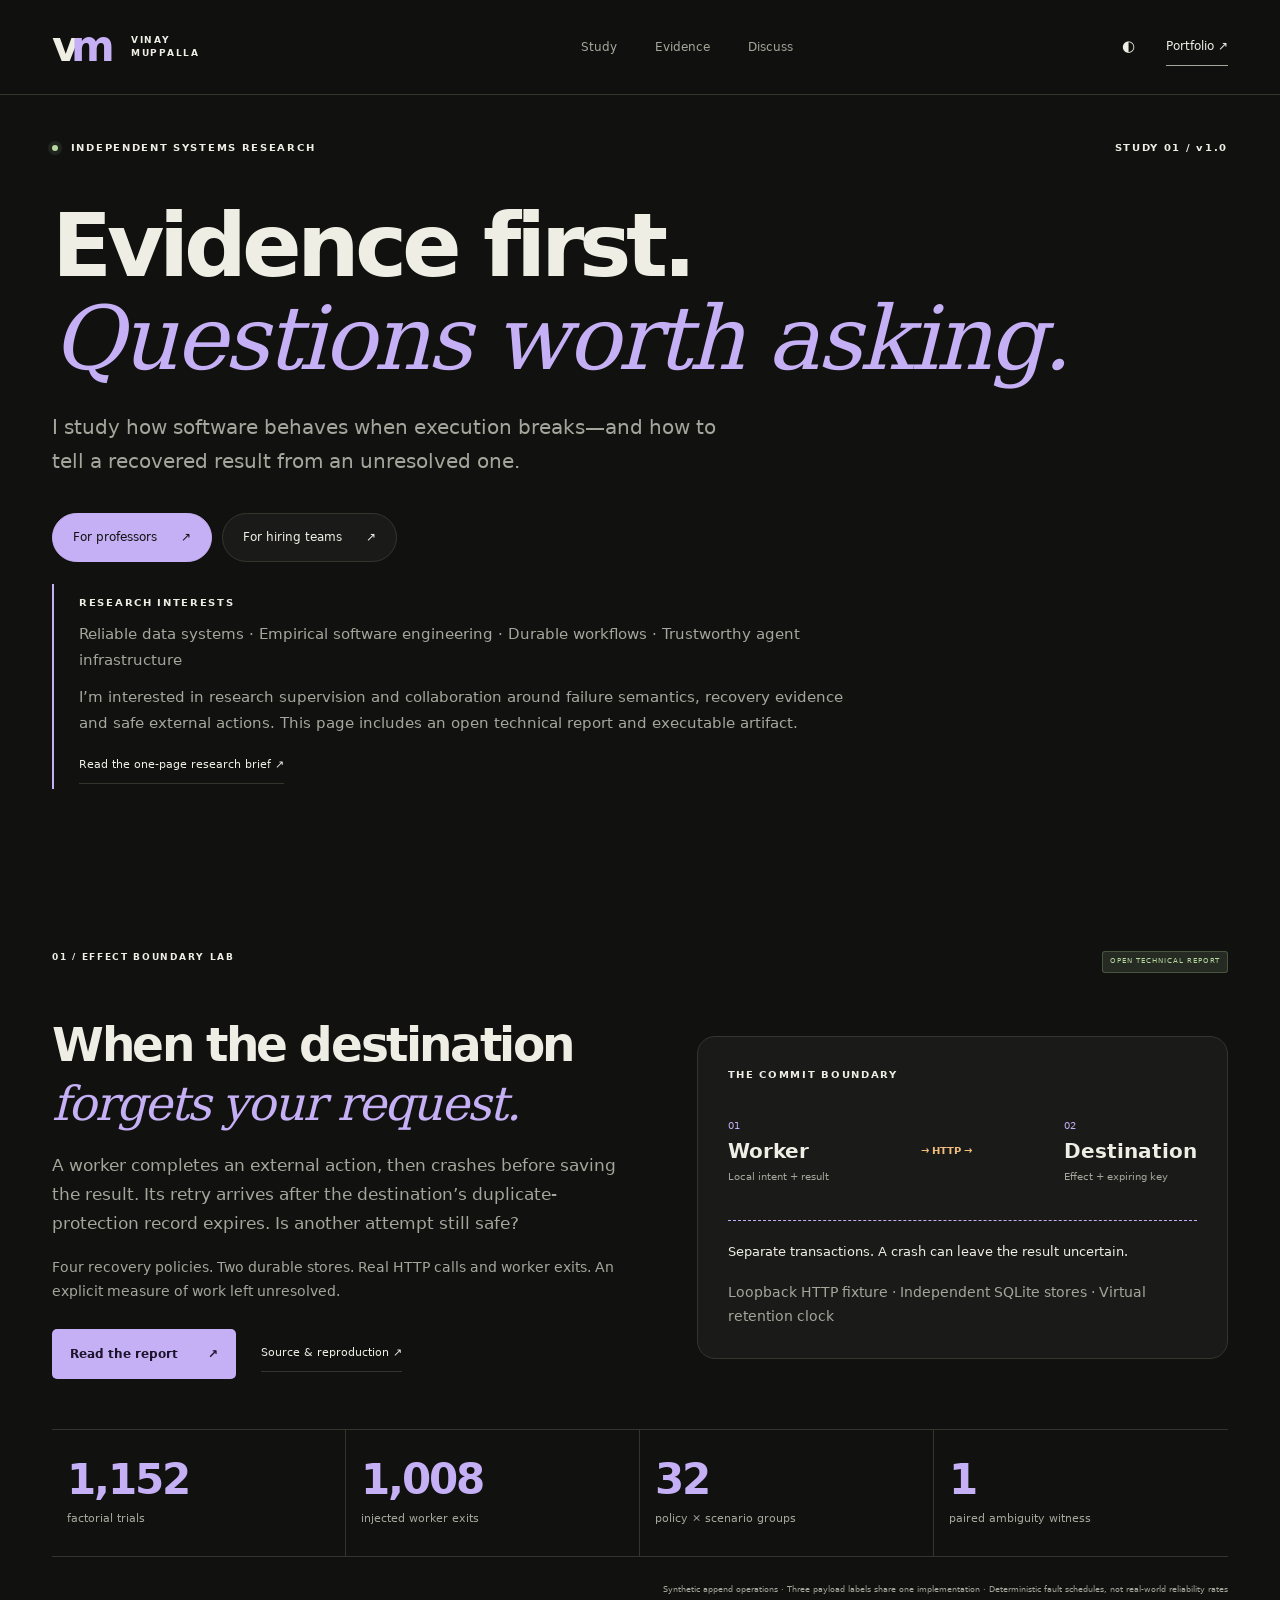
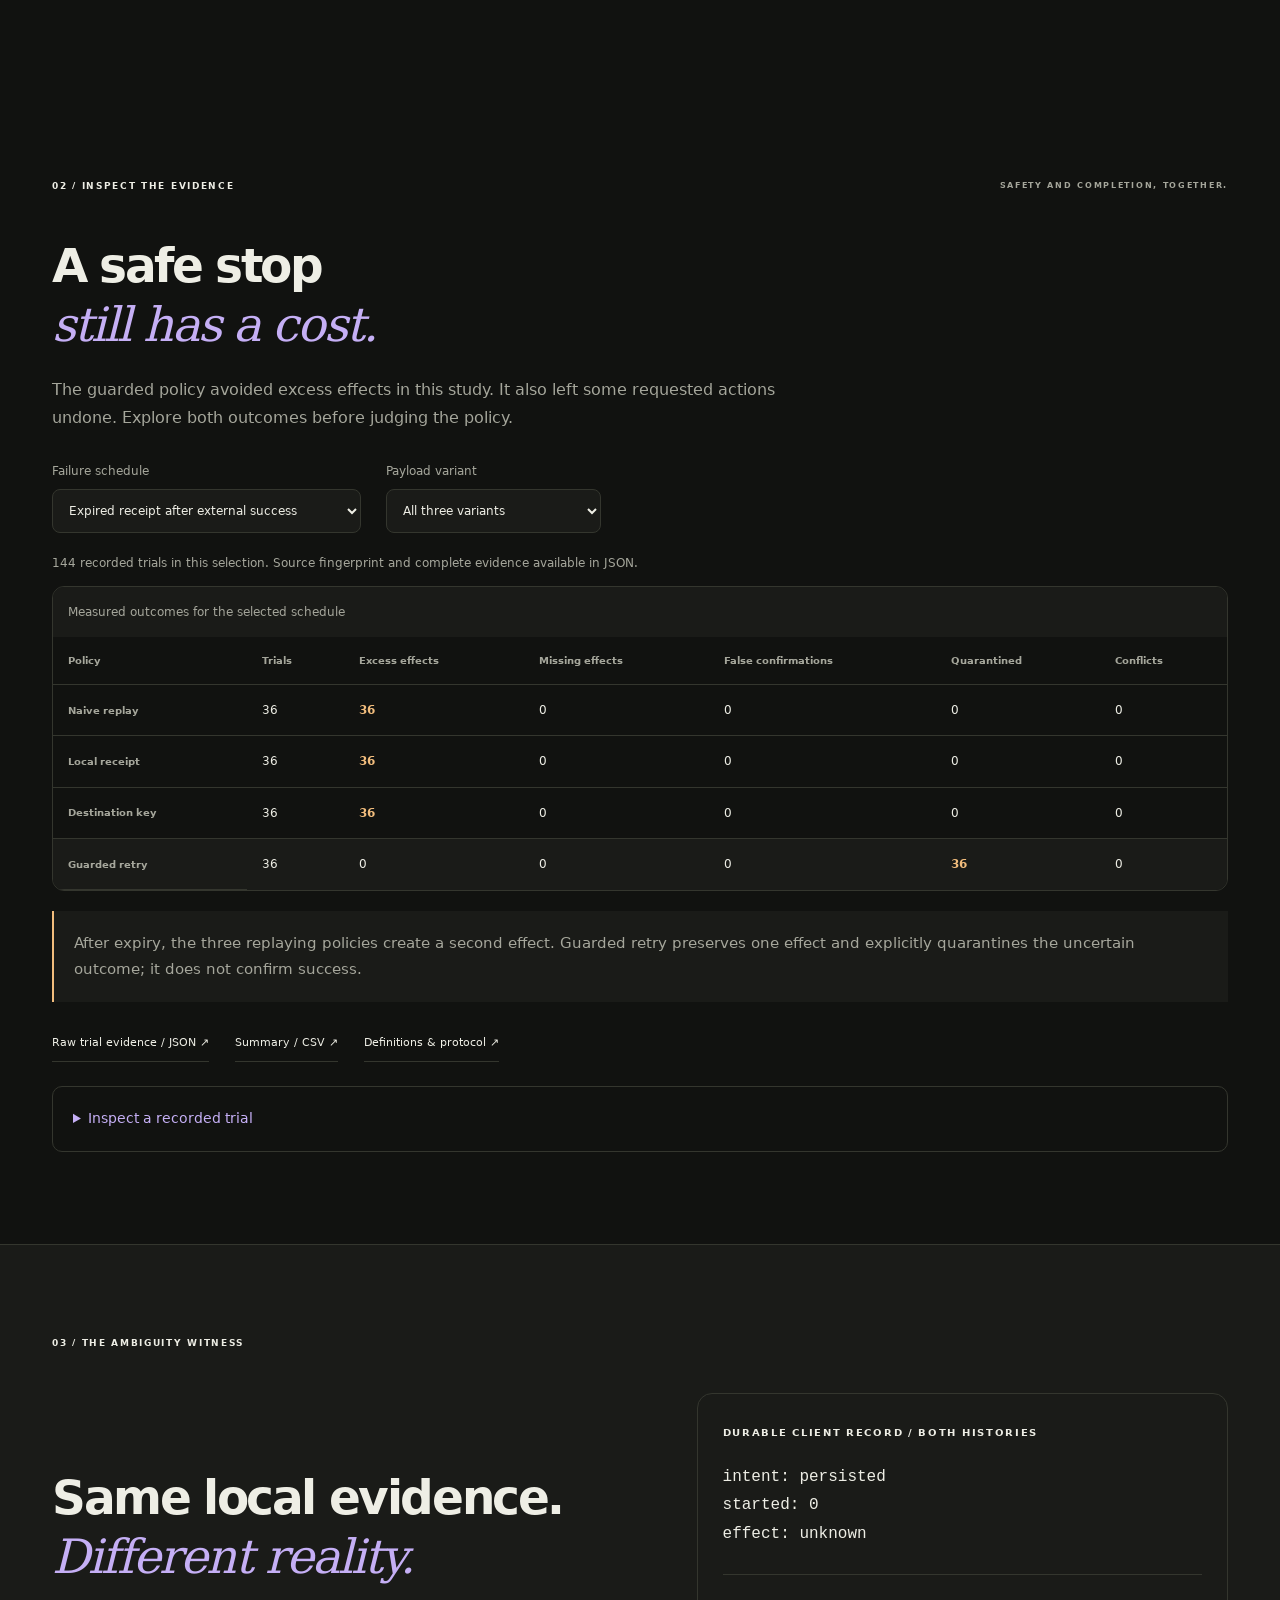
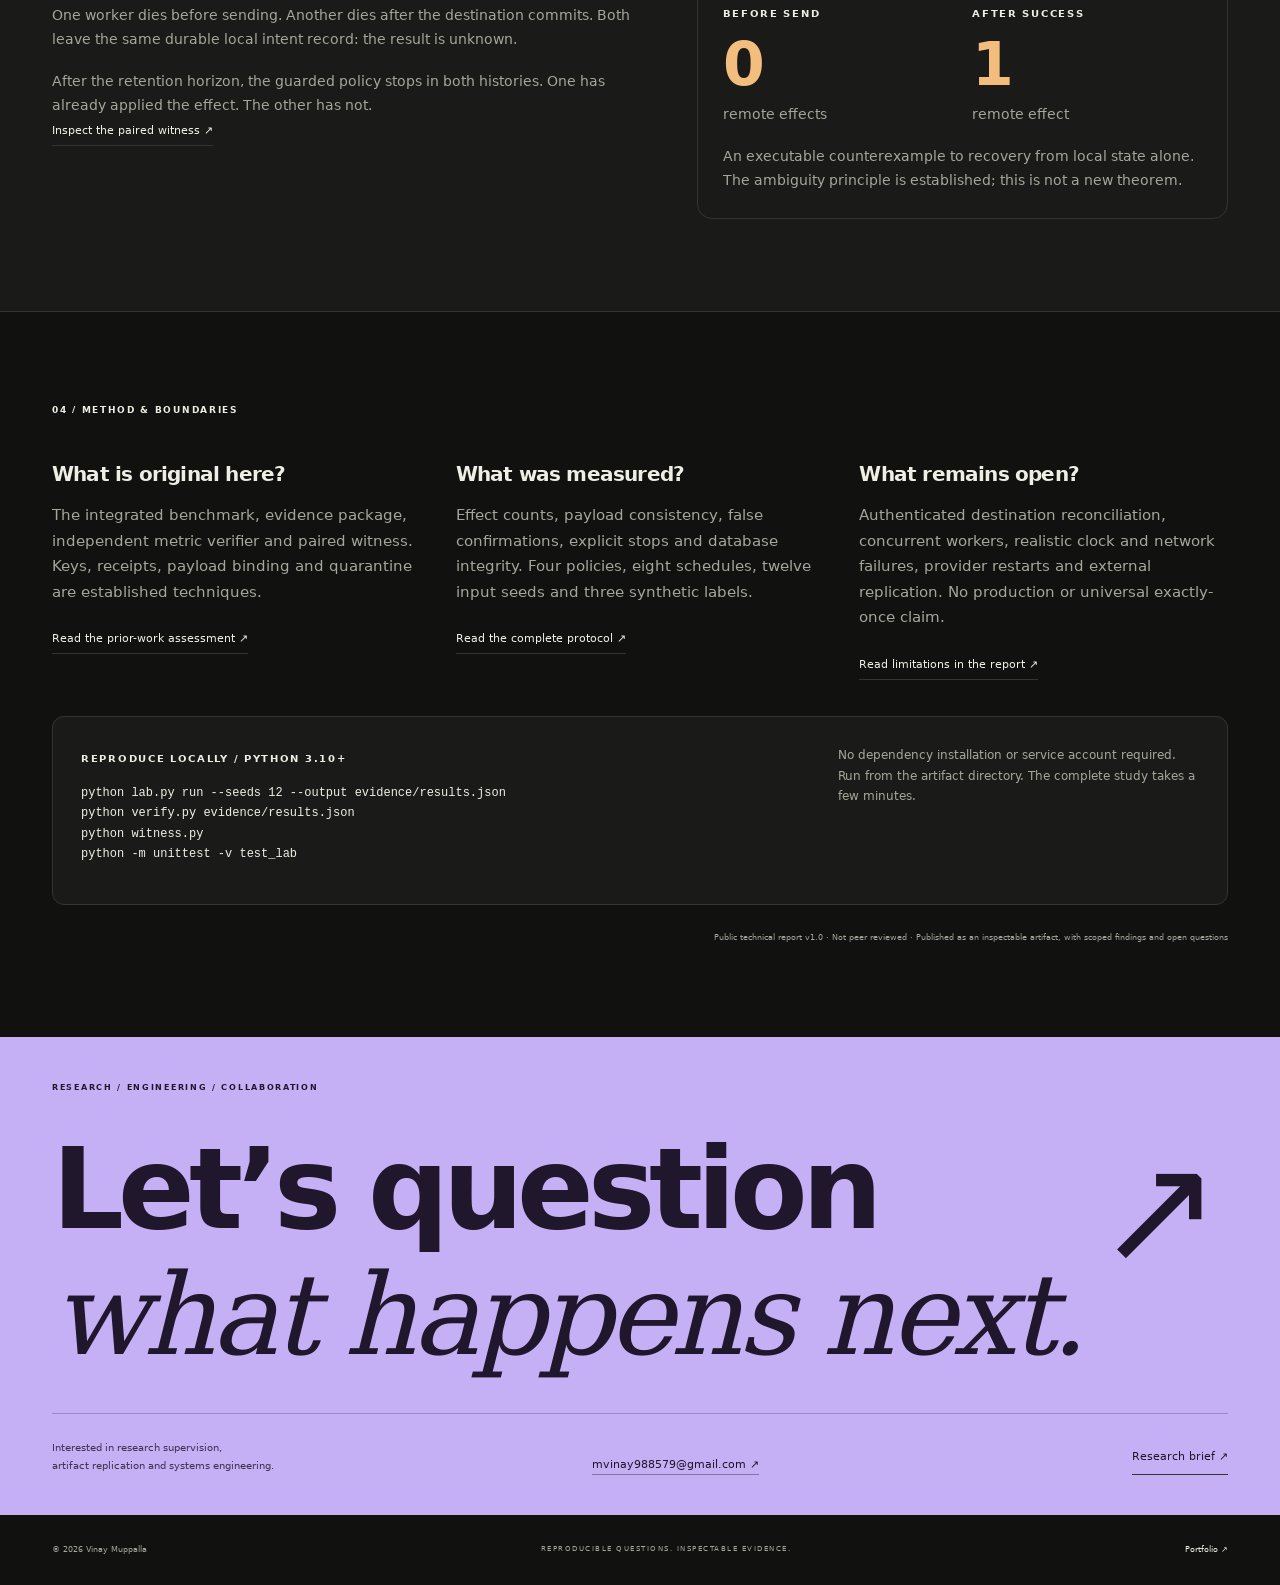
==== research/index.html @ e2358e27 "Add professor and hiring research views with reproducible Effect Boundary Lab" ====
<!doctype html>
<html lang="en" data-theme="dark"><head><meta charset="utf-8"><meta name="viewport" content="width=device-width,initial-scale=1"><meta name="theme-color" content="#111210"><meta name="description" content="Vinay Muppalla's independent systems research: reproducible failure experiments, evidence, technical report and research interests."><title>Research / Vinay Muppalla</title><link rel="stylesheet" href="../style.css"><link rel="stylesheet" href="research.css"><link rel="icon" href="../favicon.svg" type="image/svg+xml"></head>
<body><a class="skip" href="#main">Skip to content</a><div class="reading-progress" aria-hidden="true"></div><header class="site-header"><nav class="nav shell" aria-label="Main"><a href="../" class="wordmark"><span class="brand-mark">v<span>m</span></span><span class="wordmark-name">VINAY<br>MUPPALLA</span></a><div class="nav-links"><a href="#study">Study</a><a href="#evidence">Evidence</a><a href="#discussion">Discuss</a></div><div class="nav-actions"><button class="theme-toggle" id="theme-toggle" aria-label="Switch to light theme" title="Switch theme">◐</button><a class="nav-resume" href="../">Portfolio ↗</a></div></nav></header>
<main id="main"><section class="shell research-hero"><div class="hero-top"><span class="micro"><i class="status-dot"></i> INDEPENDENT SYSTEMS RESEARCH</span><span class="micro">STUDY 01 / v1.0</span></div><h1>Evidence first.<br><em>Questions worth asking.</em></h1><p class="research-lead">I study how software behaves when execution breaks—and how to tell a recovered result from an unresolved one.</p><div class="audience-switch" role="group" aria-label="Choose your reading perspective"><button id="professor-button" aria-pressed="true" aria-controls="professor-view">For professors <span>↗</span></button><button id="hiring-button" aria-pressed="false" aria-controls="hiring-view">For hiring teams <span>↗</span></button></div><div id="professor-view" class="audience-panel"><span class="micro">RESEARCH INTERESTS</span><p>Reliable data systems · Empirical software engineering · Durable workflows · Trustworthy agent infrastructure</p><p>I’m interested in research supervision and collaboration around failure semantics, recovery evidence and safe external actions. This page includes an open technical report and executable artifact.</p><a class="text-link" href="research-brief.pdf">Read the one-page research brief ↗</a></div><div id="hiring-view" class="audience-panel" hidden><span class="micro">ENGINEERING EVIDENCE</span><p>Python · SQL transactions · HTTP contracts · Process fault injection · Concurrency tests · Reproducible evaluation</p><p>Inspect the trade-offs, source and raw evidence. The work is relevant to backend engineering, data platforms, test engineering and workflow infrastructure.</p><a class="text-link" href="../Vinay_Muppalla_Resume.pdf">Read my resume ↗</a></div></section>
<section id="study" class="section shell"><div class="section-label"><span class="micro">01 / EFFECT BOUNDARY LAB</span><span class="tiny-badge">OPEN TECHNICAL REPORT</span></div><div class="study-grid"><div><h2>When the destination<br><em>forgets your request.</em></h2><p class="study-description">A worker completes an external action, then crashes before saving the result. Its retry arrives after the destination’s duplicate-protection record expires. Is another attempt still safe?</p><p>Four recovery policies. Two durable stores. Real HTTP calls and worker exits. An explicit measure of work left unresolved.</p><div class="feature-links"><a class="button primary" href="paper.pdf">Read the report <span>↗</span></a><a class="text-link" href="https://github.com/vinaychowdary9946-blip/resilient-job-queue/tree/main/research/effect-boundary-lab">Source & reproduction ↗</a></div></div><div class="boundary-card"><div class="micro">THE COMMIT BOUNDARY</div><div class="boundary-row"><div><span>01</span><strong>Worker</strong><small>Local intent + result</small></div><b>→ HTTP →</b><div><span>02</span><strong>Destination</strong><small>Effect + expiring key</small></div></div><div class="boundary-gap">Separate transactions. A crash can leave the result uncertain.</div><p class="small">Loopback HTTP fixture · Independent SQLite stores · Virtual retention clock</p></div></div><div class="research-metrics"><div><strong id="trial-count">1,152</strong><span>factorial trials</span></div><div><strong>1,008</strong><span>injected worker exits</span></div><div><strong>32</strong><span>policy × scenario groups</span></div><div><strong>1</strong><span>paired ambiguity witness</span></div></div><p class="scope-note">Synthetic append operations · Three payload labels share one implementation · Deterministic fault schedules, not real-world reliability rates</p></section>
<section class="section shell" id="evidence"><div class="section-label"><span class="micro">02 / INSPECT THE EVIDENCE</span><span class="micro muted">SAFETY AND COMPLETION, TOGETHER.</span></div><h2>A safe stop<br><em>still has a cost.</em></h2><p class="research-intro">The guarded policy avoided excess effects in this study. It also left some requested actions undone. Explore both outcomes before judging the policy.</p><div class="evidence-controls"><label for="scenario">Failure schedule<select id="scenario"><option value="expired_after_effect">Expired receipt after external success</option><option value="expiry_before_send">Expired intent before any external action</option><option value="after_effect">Crash after external success, within horizon</option><option value="before_receipt_commit">Crash before local receipt commit</option><option value="after_receipt">Crash after local receipt commit</option><option value="changed_retry">Changed payload under reused identity</option><option value="before_send">Crash before HTTP dispatch</option><option value="clean">No-crash duplicate invocation</option></select></label><label for="workload">Payload variant<select id="workload"><option value="all">All three variants</option><option value="payment">Payment-labelled append</option><option value="stock">Stock-labelled append</option><option value="notification">Notification-labelled append</option></select></label></div><p id="data-status" role="status" aria-live="polite">Loading recorded evidence…</p><div class="table-scroll"><table><caption>Measured outcomes for the selected schedule</caption><thead><tr><th scope="col">Policy</th><th scope="col">Trials</th><th scope="col">Excess effects</th><th scope="col">Missing effects</th><th scope="col">False confirmations</th><th scope="col">Quarantined</th><th scope="col">Conflicts</th></tr></thead><tbody id="outcomes"></tbody></table></div><p id="interpretation" class="finding" aria-live="polite"></p><div class="evidence-foot"><a class="text-link" href="results.json" download>Raw trial evidence / JSON ↗</a><a class="text-link" href="results.csv" download>Summary / CSV ↗</a><a class="text-link" href="PROTOCOL.md">Definitions & protocol ↗</a></div><details class="trial-details"><summary>Inspect a recorded trial</summary><label for="trial-policy">Policy<select id="trial-policy"><option value="guarded">Guarded retry</option><option value="keyed">Destination key</option><option value="local_receipt">Local receipt</option><option value="naive">Naive replay</option></select></label><pre id="trial-record"></pre><p class="small">Shows the first matching seeded trial. This is recorded Python evidence; changing a selection does not run Python in your browser.</p></details><noscript><p>JavaScript is optional for the report. Download the JSON/CSV above or read the PDF for all results.</p></noscript></section>
<section class="witness-section"><div class="shell section"><div class="section-label"><span class="micro">03 / THE AMBIGUITY WITNESS</span></div><div class="study-grid"><div><h2>Same local evidence.<br><em>Different reality.</em></h2><p>One worker dies before sending. Another dies after the destination commits. Both leave the same durable local intent record: the result is unknown.</p><p>After the retention horizon, the guarded policy stops in both histories. One has already applied the effect. The other has not.</p><a class="text-link" href="ambiguity-witness.json">Inspect the paired witness ↗</a></div><div class="witness-visual"><div class="witness-state"><span class="micro">DURABLE CLIENT RECORD / BOTH HISTORIES</span><code>intent: persisted<br>started: 0<br>effect: unknown</code></div><div class="witness-branches"><div><span class="micro">BEFORE SEND</span><strong>0</strong><p>remote effects</p></div><div><span class="micro">AFTER SUCCESS</span><strong>1</strong><p>remote effect</p></div></div><p class="small">An executable counterexample to recovery from local state alone. The ambiguity principle is established; this is not a new theorem.</p></div></div></div></section>
<section class="section shell" id="method"><div class="section-label"><span class="micro">04 / METHOD & BOUNDARIES</span></div><div class="method-grid"><article><h3>What is original here?</h3><p>The integrated benchmark, evidence package, independent metric verifier and paired witness. Keys, receipts, payload binding and quarantine are established techniques.</p><a class="text-link" href="RELATED_WORK.md">Read the prior-work assessment ↗</a></article><article><h3>What was measured?</h3><p>Effect counts, payload consistency, false confirmations, explicit stops and database integrity. Four policies, eight schedules, twelve input seeds and three synthetic labels.</p><a class="text-link" href="PROTOCOL.md">Read the complete protocol ↗</a></article><article><h3>What remains open?</h3><p>Authenticated destination reconciliation, concurrent workers, realistic clock and network failures, provider restarts and external replication. No production or universal exactly-once claim.</p><a class="text-link" href="paper.pdf">Read limitations in the report ↗</a></article></div><div class="reproduce-box"><div><span class="micro">REPRODUCE LOCALLY / PYTHON 3.10+</span><pre>python lab.py run --seeds 12 --output evidence/results.json
python verify.py evidence/results.json
python witness.py
python -m unittest -v test_lab</pre></div><p>No dependency installation or service account required. Run from the artifact directory. The complete study takes a few minutes.</p></div><p class="scope-note">Public technical report v1.0 · Not peer reviewed · Published as an inspectable artifact, with scoped findings and open questions</p></section>
<section class="contact-section" id="discussion"><div class="shell"><div class="contact-top"><span class="micro">RESEARCH / ENGINEERING / COLLABORATION</span></div><a class="contact-heading" href="mailto:mvinay988579@gmail.com?subject=Research%20discussion%20%E2%80%94%20Effect%20Boundary%20Lab">Let’s question<br><em>what happens next.</em><span>↗</span></a><div class="contact-bottom"><p>Interested in research supervision,<br>artifact replication and systems engineering.</p><a class="email-link" href="mailto:mvinay988579@gmail.com">mvinay988579@gmail.com ↗</a><a href="research-brief.pdf" class="text-link">Research brief ↗</a></div></div></section><footer class="shell"><span>© 2026 Vinay Muppalla</span><span>REPRODUCIBLE QUESTIONS. INSPECTABLE EVIDENCE.</span><a href="../">Portfolio ↗</a></footer></main><script src="../app.js" defer></script><script src="research.js" defer></script></body></html>
---- style.css ----
@font-face{font-family:Studio;src:url('assets/fonts/studio-sans.woff') format('woff');font-weight:400;font-display:swap}@font-face{font-family:Studio;src:url('assets/fonts/studio-sans-bold.woff') format('woff');font-weight:700;font-display:swap}@font-face{font-family:Editorial;src:url('assets/fonts/editorial-serif.woff') format('woff');font-weight:400;font-display:swap}
:root{color-scheme:dark;--bg:#111210;--surface:#1a1b18;--raised:#22231f;--ink:#eeeee5;--muted:#a5a69b;--line:#34362e;--accent:#c5aff5;--amber:#f2bd7d;--green:#b8d8a0;--header:rgba(17,18,16,.9);--shadow:rgba(0,0,0,.25)}
:root[data-theme=light]{color-scheme:light;--bg:#f3f1e9;--surface:#eae7de;--raised:#ffffff;--ink:#22251e;--muted:#64685d;--line:#d3d2c6;--accent:#674498;--amber:#935515;--green:#426a28;--header:rgba(243,241,233,.9);--shadow:rgba(38,41,30,.08)}
*{box-sizing:border-box}html{scroll-behavior:smooth;scroll-padding-top:104px}body{margin:0;background:var(--bg);color:var(--ink);font:15px/1.7 Studio,Arial,sans-serif;-webkit-font-smoothing:antialiased;transition:background-color .35s,color .35s}::selection{color:#111210;background:#c5aff5}a{color:inherit;text-decoration:none}button{font:inherit}button,a{-webkit-tap-highlight-color:transparent}button{cursor:pointer}svg{display:block}p,h1,h2,h3{margin:0}p{color:var(--muted)}:focus-visible{outline:2px solid var(--accent);outline-offset:6px}.shell{width:min(1240px,calc(100% - 104px));margin-inline:auto}.micro{font:10px/1.5 Studio,sans-serif;letter-spacing:1.7px;font-weight:700}.muted{color:var(--muted)}.small{font-size:11px}.skip{position:fixed;top:-80px;left:20px;z-index:100;background:var(--accent);color:var(--bg);padding:10px}.skip:focus{top:10px}.reading-progress{position:fixed;inset:0 auto auto 0;width:0;height:2px;background:var(--accent);z-index:60;pointer-events:none}.site-header{position:sticky;top:0;z-index:50;background:var(--header);backdrop-filter:blur(20px);border-bottom:1px solid var(--line)}.nav{height:94px;display:flex;align-items:center;justify-content:space-between}.wordmark{display:flex;align-items:center;gap:17px}.brand-mark{font-size:42px;line-height:1;font-weight:700;letter-spacing:-8px;display:inline-block;padding-right:7px}.brand-mark span{color:var(--accent)}.wordmark-name{font-size:9px;line-height:1.5;letter-spacing:1.7px;font-weight:700}.nav-links{display:flex;gap:38px;margin-left:60px}.nav-links a{font-size:12px;position:relative;color:var(--muted);transition:color .2s}.nav-links a:after{content:'';position:absolute;bottom:-6px;left:0;width:0;height:1px;background:var(--accent);transition:width .25s}.nav-links a:hover,.nav-links a.active{color:var(--ink)}.nav-links a:hover:after,.nav-links a.active:after{width:100%}.nav-links a span{font-size:8px;margin-left:5px;color:var(--accent);vertical-align:super}.nav-actions{display:flex;gap:23px;align-items:center}.theme-toggle{border:0;background:none;color:var(--ink);padding:8px;border-radius:50%;transition:transform .35s,background .2s}.theme-toggle:hover{transform:rotate(35deg);background:var(--raised)}.theme-toggle svg{width:18px;height:18px;fill:none;stroke:currentColor;stroke-width:1.3}.nav-resume{font-size:12px;padding:8px 0;border-bottom:1px solid var(--muted)}.nav-resume span{margin-left:19px;color:var(--accent)}.hero{padding-top:39px}.hero-top{display:flex;justify-content:space-between;align-items:center}.status-dot{width:6px;height:6px;border-radius:50%;background:var(--green);display:inline-block;margin-right:8px;box-shadow:0 0 0 4px color-mix(in srgb,var(--green) 9%,transparent)}.hero-index{color:var(--muted)}.hero-layout{display:grid;grid-template-columns:1.15fr 1fr;gap:15px;align-items:center;padding:45px 0 48px}.hero-copy{position:relative;z-index:2}h1{font-size:clamp(52px,6.5vw,92px);font-weight:700;line-height:1.09;letter-spacing:-6px}h1 em,h2 em,.contact-heading em{font-family:Editorial,Georgia,serif;font-style:italic;font-weight:400;letter-spacing:-4px;color:var(--accent)}.headline-dot{font-size:36px;color:var(--amber);display:inline-block;vertical-align:top;line-height:2;margin-left:15px;animation:slow-spin 22s linear infinite}.hero-description{font-size:16px;line-height:1.9;max-width:465px;margin-top:28px}.hero-cta{display:flex;align-items:center;gap:28px;margin-top:30px}.button{display:inline-flex;align-items:center;justify-content:space-between;gap:30px;font-size:12px;font-weight:700;padding:15px 18px;border-radius:5px;transition:background .25s,transform .25s,box-shadow .25s}.button.primary{background:var(--accent);color:#1c142a}.button.primary:hover{background:#d6c5fa;transform:translateY(-3px);box-shadow:0 8px 30px var(--shadow)}.button-icon{font-size:21px;line-height:1;transition:transform .25s}.button:hover .button-icon{transform:translate(3px,-3px)}.text-link{font-size:11px;padding:8px 0;border-bottom:1px solid var(--line);transition:border-color .2s}.text-link:hover{border-color:var(--accent)}.text-link span{padding-left:7px;color:var(--accent)}.system-art{position:relative;min-width:0;border:1px solid var(--line);border-radius:50% 50% 10px 10px;background:radial-gradient(ellipse at center,color-mix(in srgb,var(--accent) 5%,var(--bg)),var(--bg) 75%);margin:20px 10px 0 30px;isolation:isolate}.art-caption{display:flex;justify-content:space-between;position:absolute;top:35px;left:30px;right:30px;font-size:8px;color:var(--muted)}.art-status{color:var(--green)}.art-status i{display:inline-block;width:4px;height:4px;background:currentColor;border-radius:50%;margin-right:5px}.orbit-art{width:100%;height:auto;padding:30px 8px 15px;overflow:visible}.orbit-lines{stroke:var(--line);stroke-width:1}.orbit-ring{transform-origin:240px 210px;animation:slow-spin 65s linear infinite;opacity:.5}.core-outline{fill:var(--surface);stroke:var(--accent);stroke-width:.8}.core-inner{fill:color-mix(in srgb,var(--accent) 10%,var(--surface));stroke:var(--accent);stroke-opacity:.3}.core-symbol{fill:none;stroke:var(--accent);stroke-width:2.5;stroke-linecap:round;stroke-linejoin:round}.nodes{fill:var(--amber)}.nodes circle{animation:node-pulse 4s ease-in-out infinite}.nodes circle:nth-child(2){animation-delay:1s}.nodes circle:nth-child(3){animation-delay:2s}.art-labels{font:8px Studio,sans-serif;letter-spacing:2px;fill:var(--muted)}.art-bottom{display:flex;justify-content:space-between;align-items:center;border-top:1px solid var(--line);padding:17px 27px}.art-bottom .micro{font-size:8px;color:var(--muted)}.art-bottom a{color:var(--accent);font-size:25px;line-height:1}.floating-label{position:absolute;bottom:96px;right:-26px;display:flex;align-items:center;gap:12px;background:var(--raised);border:1px solid var(--line);box-shadow:0 8px 35px var(--shadow);border-radius:6px;padding:12px 18px;transform:rotate(-7deg);font-size:11px}.mini-spark{font-size:22px;line-height:1;color:var(--accent)}.hero-bottom{display:flex;align-items:center;justify-content:space-between;padding:20px 0 29px;border-top:1px solid var(--line)}.hero-bottom .micro{font-size:8px;color:var(--muted)}.hero-bottom p{font-size:11px;color:var(--ink);margin-top:6px}.hero-bottom p span{color:var(--accent);padding-inline:5px}.scroll-note{display:flex;align-items:center;gap:25px}.scroll-note span{font-size:22px;animation:nudge 2s ease-in-out infinite}.skill-ribbon{background:var(--surface);border-block:1px solid var(--line)}.ribbon-inner{display:flex;align-items:center;justify-content:space-between;gap:22px;padding-block:24px;font-size:10px;font-weight:700;letter-spacing:1.5px}.ribbon-inner i{font-size:19px;font-style:normal;color:var(--accent)}.section{padding-block:92px}.section-label{display:flex;justify-content:space-between;margin-bottom:43px}.section-label .micro{font-size:9px}.section-label .muted{font-size:8px}h2{font-size:clamp(34px,3.7vw,49px);line-height:1.24;letter-spacing:-2.4px;font-weight:700}h2 em{letter-spacing:-2px}.feature-grid{display:grid;grid-template-columns:1fr .9fr;gap:80px;align-items:center}.pill{display:inline-flex;align-items:center;gap:9px;border:1px solid var(--line);border-radius:30px;padding:6px 12px;font-size:8px;letter-spacing:1.2px;font-weight:700;color:var(--amber)}.pill i{width:5px;height:5px;background:currentColor;border-radius:50%}.feature-copy h2{margin-top:21px}.feature-copy>p{margin-top:22px;max-width:520px;font-size:13px;line-height:1.95}.feature-links{display:flex;flex-wrap:wrap;align-items:center;gap:25px;margin-top:25px}.experiment-card{background:var(--surface);border:1px solid var(--line);padding:26px;border-radius:11px;transform:rotate(1deg);box-shadow:0 15px 50px var(--shadow);transition:transform .4s}.experiment-card:hover{transform:rotate(0) translateY(-4px)}.experiment-heading{display:flex;justify-content:space-between;align-items:center;border-bottom:1px solid var(--line);padding-bottom:15px}.experiment-heading .micro{font-size:8px}.tiny-badge{font-size:7px;letter-spacing:1px;background:color-mix(in srgb,var(--green) 12%,transparent);color:var(--green);border:1px solid color-mix(in srgb,var(--green) 25%,transparent);border-radius:3px;padding:4px 7px}.experiment-metric{display:flex;gap:22px;align-items:center;padding:24px 0}.experiment-metric strong{font-size:76px;line-height:1;letter-spacing:-5px;color:var(--accent)}.experiment-metric strong span{font-size:24px;vertical-align:top;line-height:1.3;padding-left:4px;color:var(--amber)}.experiment-metric p{font-size:9px;line-height:1.8}.comparison{padding-bottom:24px}.comparison-label{display:flex;justify-content:space-between;gap:15px;font-size:8px;color:var(--muted);margin-bottom:18px}.comparison-label span:last-child{font-size:6px;letter-spacing:1px}.compare-row{display:grid;grid-template-columns:85px 1fr 18px;align-items:center;gap:12px;margin-top:15px;font-size:9px}.compare-track{height:8px;border-radius:4px;background:var(--raised);overflow:hidden}.compare-fill{height:100%;border-radius:4px}.compare-fill.unsafe{width:100%;background:var(--amber)}.compare-fill.safe{width:3px;background:var(--green)}.compare-row b{font-size:11px}.experiment-foot{display:flex;justify-content:space-between;align-items:center;font-size:8px;border-top:1px solid var(--line);padding-top:16px;color:var(--muted)}.experiment-foot .status-dot{width:4px;height:4px}.scope-note{font-size:8px;margin-top:26px;text-align:right;color:var(--muted)}#work{border-top:1px solid var(--line)}.section-heading{display:flex;justify-content:space-between;align-items:end;margin-bottom:38px;gap:20px}.section-heading>p{font-size:11px;line-height:1.8;max-width:270px}.project-grid{display:grid;grid-template-columns:repeat(3,minmax(0,1fr));gap:19px}.project-card{border:1px solid var(--line);border-radius:9px;overflow:hidden;background:var(--surface);transition:transform .35s,border-color .35s,box-shadow .35s;display:flex;flex-direction:column}.project-card:hover{transform:translateY(-8px);border-color:color-mix(in srgb,var(--accent) 60%,var(--line));box-shadow:0 15px 35px var(--shadow)}.project-visual{height:265px;display:block;position:relative;padding:20px;border-bottom:1px solid var(--line);overflow:hidden}.queue-card .project-visual{background:#242031;color:#e7def8}.planner-card .project-visual{background:#2d2b22;color:#e9debf}.ledger-card .project-visual{background:#1d2b28;color:#d6e6de}.project-visual-top{display:flex;justify-content:space-between;align-items:center;font-size:7px;color:inherit;opacity:.8}.visual-arrow{display:grid;place-items:center;width:23px;height:23px;border:1px solid #ffffff35;border-radius:50%;font-size:16px;transition:transform .3s,background .3s}.project-visual:hover .visual-arrow{transform:rotate(45deg);background:#ffffff18}.visual-caption{position:absolute;bottom:17px;left:20px;font-size:6px;opacity:.65}.queue-graphic{padding:30px 8px 0;transform:rotate(-5deg);transition:transform .4s}.project-card:hover .queue-graphic{transform:rotate(0)}.queue-line{display:flex;justify-content:space-between;align-items:center;border:1px solid #ffffff21;border-radius:4px;padding:10px 12px;margin-bottom:7px;background:#ffffff04;font:8px/1.5 monospace}.state-done{color:#b8d8a0;font-size:6px;letter-spacing:.7px}.state-retry{color:#f2bd7d;font-size:6px;letter-spacing:.7px}.state-retry i{font-size:12px;font-style:normal}.queue-route{height:12px;display:flex;justify-content:space-between;align-items:center;border-bottom:1px dashed #c5aff53f;margin-inline:14px}.queue-route span{width:4px;height:4px;background:#c5aff5;transform:translateY(6px);border-radius:50%}.planner-graphic{width:185px;margin:19px auto 0;font:7px monospace;letter-spacing:1px}.plan-node{margin:auto;width:92px;border:1px solid #f2bd7d80;padding:8px;text-align:center;border-radius:4px;background:#ffffff05}.plan-branches{display:flex;justify-content:space-around;height:25px;width:100px;margin:auto;border-top:1px solid #f2bd7d75;transform:translateY(13px)}.plan-branches span{height:12px;border-left:1px solid #f2bd7d75;transform:translateY(-1px)}.parallel-nodes{display:flex;justify-content:space-between;margin-top:0}.parallel-nodes span{padding:7px 0;width:74px;border:1px solid #f2bd7d75;text-align:center;border-radius:4px}.plan-branches.reverse{transform:none;border-top:0;border-bottom:1px solid #f2bd7d75;margin-top:0;height:14px}.plan-branches.reverse span{transform:none;height:14px}.release-node{margin-top:0;background:#f2bd7d;color:#30271c}.release-node b{margin-left:10px}.ledger-graphic{padding:28px 5px 0;font:7px/1.5 monospace}.ledger-entry{display:grid;grid-template-columns:20px 1fr auto;gap:7px;padding:14px 5px;border-bottom:1px solid #b8d8a031}.ledger-entry>span:first-child{color:#b8d8a077}.ledger-entry b{font-size:11px;color:#b8d8a0}.ledger-entry:nth-child(2) b{color:#f2bd7d}.ledger-total{display:flex;align-items:center;justify-content:space-between;padding:17px 5px}.ledger-total>span{font-size:7px;color:#d6e6de88;letter-spacing:1px}.ledger-total strong{font-family:Studio;font-size:31px;color:#b8d8a0;line-height:1}.ledger-total strong span{font-size:9px;color:#d6e6de88;font-weight:400}.project-body{padding:24px;display:flex;flex-direction:column;flex:1}.tags{display:flex;gap:8px;flex-wrap:wrap;margin-bottom:13px}.tags span{font-size:6px;letter-spacing:.8px;color:var(--muted);border:1px solid var(--line);border-radius:3px;padding:3px 5px}h3{font-size:19px;letter-spacing:-.8px;line-height:1.4}.project-body>p{font-size:11px;line-height:1.9;margin-top:14px;margin-bottom:24px}.project-links{border-top:1px solid var(--line);padding-top:15px;margin-top:auto;display:flex;justify-content:space-between;gap:9px;font-size:9px}.project-links a{transition:color .2s}.project-links a:hover{color:var(--accent)}.project-links span{margin-left:7px;color:var(--accent)}.work-note{display:flex;justify-content:space-between;gap:40px;margin-top:28px}.work-note .micro{font-size:8px;color:var(--accent);flex-shrink:0}.work-note p{max-width:530px;font-size:9px;line-height:1.7}.about-section{background:var(--surface);border-block:1px solid var(--line)}.about-grid{display:grid;grid-template-columns:1fr 1fr;gap:90px}.about-monogram{display:flex;position:relative;margin-top:26px;font-size:210px;letter-spacing:-39px;line-height:1.1;font-weight:700;color:color-mix(in srgb,var(--accent) 10%,var(--surface));-webkit-text-stroke:1px color-mix(in srgb,var(--accent) 28%,var(--line));width:280px;user-select:none}.about-monogram span:nth-child(2){color:color-mix(in srgb,var(--accent) 23%,var(--surface))}.about-monogram i{font-style:normal;font-size:56px;letter-spacing:0;position:absolute;right:0;top:50px;color:var(--amber);-webkit-text-stroke:0}.about-copy .about-intro{font-size:19px;line-height:1.7;color:var(--ink);letter-spacing:-.5px;margin-bottom:20px}.about-copy>p{font-size:12px;margin-bottom:19px}.about-copy>.text-link{display:inline-block;margin:1px 0 25px}.capability-list>div{display:grid;grid-template-columns:70px 1fr;gap:20px;border-top:1px solid var(--line);padding:14px 0}.capability-list .micro{font-size:7px;color:var(--accent);padding-top:3px}.capability-list p{font-size:10px;color:var(--ink)}.education-grid{display:grid;grid-template-columns:1fr 1fr;gap:80px;padding-top:45px;margin-top:45px;border-top:1px solid var(--line)}.education-grid .micro{font-size:7px;color:var(--muted)}.education-grid h3{font-size:16px;margin:10px 0 5px}.education-grid p{font-size:10px}.education-grade{display:block;font-size:23px;font-weight:700;line-height:1.5;color:var(--accent);margin-top:15px}.education-grade small{font-size:9px;font-weight:400;color:var(--muted)}.academic-grid{display:grid;grid-template-columns:1fr 1fr;gap:50px}.academic-grid article{display:flex;gap:23px}.academic-icon{font-size:32px;line-height:1;color:var(--amber);width:34px;flex-shrink:0}.academic-grid .micro{font-size:7px;color:var(--muted)}.academic-grid h3{margin:8px 0 12px;font-size:22px}.academic-grid p{font-size:11px;line-height:1.9;margin-bottom:13px}.academic-grid .small{font-size:8px}.contact-section{background:var(--accent);color:#21172c;padding:45px 0 40px;overflow:hidden}.contact-top{display:flex;justify-content:space-between;align-items:center}.contact-top .micro{font-size:8px}.contact-top .status-dot{background:#21172c;box-shadow:0 0 0 4px #21172c10}.contact-heading{display:block;position:relative;font-size:clamp(58px,8.8vw,120px);line-height:1.12;letter-spacing:-6px;font-weight:700;margin:32px 0 35px}.contact-heading em{color:inherit;letter-spacing:-5px}.contact-heading>span{position:absolute;right:1%;top:0;font-size:150px;font-weight:400;transition:transform .5s}.contact-heading:hover>span{transform:translate(12px,-12px)}.contact-bottom{display:grid;grid-template-columns:1fr 1fr auto;align-items:end;gap:30px;border-top:1px solid #21172c40;padding-top:25px}.contact-bottom p{color:#21172cd1;font-size:10px;line-height:1.8}.email-link{font-size:11px;border-bottom:1px solid #21172c65;justify-self:start}.social-links{display:flex;gap:25px;font-size:10px}.contact-section a:focus-visible{outline-color:#21172c}:root[data-theme=light] .contact-section{background:#c9b6eb;color:#21172c}:root[data-theme=light] .button.primary{background:#674498;color:#fff}footer{display:flex;align-items:center;justify-content:space-between;gap:25px;padding-block:28px;font-size:8px;color:var(--muted)}footer>span:nth-child(2){font-size:7px;letter-spacing:1.5px}footer>a{color:var(--ink)}[data-reveal].entering{animation:reveal-up .85s cubic-bezier(.2,.7,.2,1) both}.hero-copy{animation:reveal-up .9s cubic-bezier(.2,.7,.2,1) both}.system-art{animation:reveal-up 1.1s cubic-bezier(.2,.7,.2,1) both}.project-card:nth-child(2).entering{animation-delay:.08s}.project-card:nth-child(3).entering{animation-delay:.16s}@keyframes reveal-up{from{opacity:0;transform:translateY(25px)}to{opacity:1;transform:translateY(0)}}@keyframes slow-spin{to{transform:rotate(360deg)}}@keyframes node-pulse{0%,100%{opacity:1}50%{opacity:.35}}@keyframes nudge{0%,100%{transform:translateY(0)}50%{transform:translateY(5px)}}
@media(min-width:1500px){.hero-layout{padding-block:55px 60px}h1{font-size:96px}}
@media(max-width:1100px){.shell{width:calc(100% - 64px)}.feature-grid{gap:40px}.hero-layout{grid-template-columns:1.12fr 1fr}h1{letter-spacing:-4px;font-size:clamp(50px,6.5vw,80px)}.headline-dot{font-size:26px;margin-left:5px}.hero-cta{gap:18px}.system-art{margin-left:12px}.floating-label{right:-8px;font-size:9px;padding:10px 12px}.art-caption{font-size:6px;left:22px;right:22px}.feature-links{gap:18px}.experiment-card{padding:21px}.experiment-metric strong{font-size:63px}.experiment-metric{gap:15px}.project-grid{gap:14px}.project-body{padding:19px}.project-body h3{font-size:16px}.project-visual{padding:16px;height:245px}.project-visual-top{font-size:6px}.planner-graphic{width:160px}.queue-graphic{padding-inline:0}.visual-caption{left:16px}.about-grid{gap:50px}.contact-bottom{grid-template-columns:1fr 1fr}.social-links{grid-column:2}.contact-heading>span{font-size:120px}}
@media(max-width:800px){.shell{width:calc(100% - 44px)}.nav{height:77px}.wordmark-name{display:none}.nav-links{margin-left:0;gap:24px}.nav-actions{gap:12px}.hero{padding-top:25px}.hero-layout{padding:30px 0;gap:5px}h1{font-size:51px;letter-spacing:-3.7px}h1 em{letter-spacing:-2.5px}.headline-dot{display:none}.hero-description{font-size:13px;margin-top:20px}.hero-cta{flex-direction:column;align-items:start;gap:10px;margin-top:20px}.button{font-size:10px;padding:12px 14px}.art-bottom{padding:12px 15px}.art-bottom .micro{font-size:6px}.art-caption{top:25px}.floating-label{bottom:55px;right:-5px;font-size:8px;gap:7px;padding:9px}.mini-spark{font-size:17px}.hero-bottom{padding:18px 0 22px}.ribbon-inner{gap:13px;font-size:8px;padding-block:18px}.ribbon-inner i{font-size:14px}.section{padding-block:65px}.section-label{margin-bottom:30px}.section-label .muted{font-size:6px;letter-spacing:1px}.feature-grid{gap:27px;grid-template-columns:1fr 1fr}h2{font-size:32px;letter-spacing:-1.8px}h2 em{letter-spacing:-1.4px}.feature-copy>p{font-size:11px}.experiment-metric{display:block;padding:18px 0}.experiment-metric p{margin-top:10px}.experiment-foot{font-size:6px;gap:8px}.comparison-label{font-size:6px}.comparison-label span:last-child{display:none}.compare-row{grid-template-columns:65px 1fr 14px;font-size:7px;gap:7px}.experiment-heading .micro{font-size:6px}.scope-note{font-size:7px}.project-grid{grid-template-columns:1fr}.project-card{display:grid;grid-template-columns:.8fr 1fr}.project-visual{height:100%;min-height:270px;border-bottom:0;border-right:1px solid var(--line)}.project-body{padding:25px}.project-body h3{font-size:22px}.project-visual-top{font-size:7px}.queue-graphic{padding-top:35px}.planner-graphic{margin-top:30px}.ledger-graphic{padding-top:35px}.about-grid{gap:35px}.about-copy .about-intro{font-size:16px}.about-monogram{font-size:170px;letter-spacing:-35px;width:240px}.about-monogram i{font-size:46px}.education-grid{gap:35px}.education-grid h3{font-size:14px}.academic-grid{gap:30px}.academic-grid article{gap:13px}.academic-icon{width:25px;font-size:25px}.academic-grid h3{font-size:18px}.contact-heading{font-size:76px;letter-spacing:-4px}.contact-heading em{letter-spacing:-3px}.contact-heading>span{font-size:90px}footer>span:nth-child(2){display:none}}
@media(max-width:580px){html{scroll-padding-top:90px}.shell{width:calc(100% - 36px)}.nav{height:70px}.brand-mark{font-size:34px;letter-spacing:-6px}.nav-links{gap:19px}.nav-links a{font-size:10px}.nav-links a span{display:none}.nav-resume{font-size:9px;padding:4px 0}.nav-resume span{margin-left:6px}.theme-toggle{padding:5px}.theme-toggle svg{width:15px;height:15px}.nav-actions{gap:8px}.hero-top .micro{font-size:7px;letter-spacing:1px}.hero-layout{grid-template-columns:1fr;padding-top:32px;padding-bottom:26px}.hero-copy h1{font-size:clamp(54px,13vw,76px);letter-spacing:-4px}.hero-copy h1 em{letter-spacing:-3px}.hero-description{font-size:13px;max-width:330px;line-height:1.85}.hero-cta{flex-direction:row;align-items:center;gap:22px;margin-top:23px}.hero-cta .text-link{font-size:9px}.system-art{width:min(335px,92%);margin:35px auto 2px;border-radius:48% 48% 8px 8px}.art-caption{font-size:7px}.art-bottom .micro{font-size:7px}.floating-label{font-size:9px;bottom:70px;right:-9px}.hero-bottom{gap:15px}.hero-bottom .micro{font-size:6px;letter-spacing:1px}.hero-bottom p{font-size:9px}.scroll-note{gap:10px}.ribbon-inner{flex-wrap:wrap;justify-content:center;gap:12px 17px;font-size:7px;letter-spacing:1px}.ribbon-inner i{font-size:11px}.ribbon-inner i:nth-of-type(3){display:none}.section{padding-block:50px}.section-label .micro{font-size:7px;letter-spacing:1.3px}.section-label .muted{display:none}.section-label{margin-bottom:26px}.feature-grid{grid-template-columns:1fr;gap:28px}h2{font-size:35px;letter-spacing:-2px}.feature-copy>p{font-size:12px}.pill{font-size:7px}.feature-links{gap:20px}.experiment-card{padding:23px;transform:none}.experiment-heading .micro{font-size:8px}.experiment-metric{display:flex;align-items:center;gap:22px}.experiment-metric strong{font-size:73px}.experiment-metric p{font-size:9px;margin:0}.comparison-label{font-size:8px}.comparison-label span:last-child{display:inline;font-size:5px}.compare-row{font-size:9px;grid-template-columns:80px 1fr 18px}.experiment-foot{font-size:7px}.scope-note{text-align:left;font-size:7px;line-height:1.8}.section-heading{display:block;margin-bottom:25px}.section-heading>p{font-size:10px;margin-top:18px}.project-card{display:flex}.project-visual{border-right:0;border-bottom:1px solid var(--line);height:260px;min-height:260px;padding:22px}.project-visual-top{font-size:8px}.project-body{padding:24px}.project-body h3{font-size:22px}.project-body>p{font-size:12px}.project-links{font-size:10px}.tags span{font-size:7px}.project-grid{gap:24px}.queue-graphic{max-width:260px;margin:auto;padding-top:32px}.queue-line{font-size:10px;padding:12px}.state-done,.state-retry{font-size:7px}.planner-graphic{width:195px;margin-top:24px}.ledger-graphic{max-width:270px;margin:auto}.ledger-entry{font-size:8px}.visual-caption{left:22px;font-size:7px}.work-note{display:block;margin-top:23px}.work-note p{font-size:9px;margin-top:11px}.about-grid{grid-template-columns:1fr;gap:26px}.about-monogram{display:none}.about-copy .about-intro{font-size:18px}.about-copy>p{font-size:12px}.capability-list p{font-size:10px}.education-grid{grid-template-columns:1fr;gap:30px;padding-top:30px;margin-top:30px}.education-grid>div+div{border-top:1px solid var(--line);padding-top:25px}.education-grid h3{font-size:17px}.education-grid p{font-size:11px}.academic-grid{grid-template-columns:1fr;gap:35px}.academic-grid h3{font-size:22px}.academic-grid p{font-size:12px}.academic-grid article{gap:20px}.contact-section{padding-block:30px}.contact-top .micro{font-size:6px;letter-spacing:1px}.contact-top>.micro:last-child{display:none}.contact-heading{font-size:clamp(53px,12.5vw,74px);letter-spacing:-3px;margin-block:30px}.contact-heading em{letter-spacing:-2.5px}.contact-heading>span{font-size:58px;right:0;top:2px}.contact-bottom{grid-template-columns:1fr;gap:20px;padding-top:22px}.social-links{grid-column:auto;font-size:10px;gap:30px}.email-link{font-size:11px}.contact-bottom p{font-size:10px}footer{font-size:7px;padding-block:22px}}
@media(prefers-reduced-motion:reduce){html{scroll-behavior:auto}*,*:before,*:after{animation:none!important;transition:none!important}.reading-progress{display:none}}

@media(max-width:580px){.nav-links a{padding-block:10px}.theme-toggle{min-width:28px;min-height:32px}.nav-resume{padding-block:10px}.project-links a{padding-block:6px}}

@media(max-width:580px){.nav-links{gap:12px;margin-left:0}.nav-links a{font-size:9px}.nav-links a[href="#contact"]{display:none}}
---- research/research.css ----
.research-hero{padding-block:45px 70px}.research-hero h1{font-size:clamp(48px,6.9vw,94px);line-height:1.05;letter-spacing:-5px;margin:45px 0 25px}.research-hero h1 em{font-family:Editorial,Georgia,serif;font-weight:400;color:var(--accent);letter-spacing:-3px}.research-lead{font-size:20px;max-width:700px}.audience-switch{display:flex;gap:10px;margin-top:35px;flex-wrap:wrap}.audience-switch button{border:1px solid var(--line);background:var(--surface);color:var(--ink);padding:13px 20px;border-radius:40px;font-size:12px}.audience-switch button[aria-pressed=true]{background:var(--accent);color:var(--bg);border-color:var(--accent)}.audience-switch span{margin-left:20px}.audience-panel{margin-top:22px;max-width:820px;border-left:2px solid var(--accent);padding:5px 0 5px 25px}.audience-panel p{margin:8px 0 12px}.audience-panel .text-link{display:inline-block}.study-grid{display:grid;grid-template-columns:1.1fr 1fr;gap:60px;align-items:center}.study-grid p{margin-top:18px;font-size:14px}.study-description{font-size:17px!important}.boundary-card{padding:30px;border:1px solid var(--line);background:var(--surface);border-radius:18px}.boundary-row{display:flex;align-items:center;gap:12px;justify-content:space-between;margin:35px 0}.boundary-row div{display:flex;flex-direction:column}.boundary-row span{font-size:10px;color:var(--accent)}.boundary-row strong{font-size:20px}.boundary-row small{font-size:10px;color:var(--muted)}.boundary-row b{font-size:10px;color:var(--amber)}.boundary-gap{border-top:1px dashed var(--accent);padding-top:20px;font-size:13px}.research-metrics{display:grid;grid-template-columns:repeat(4,1fr);margin-top:50px;border-block:1px solid var(--line)}.research-metrics div{padding:25px 15px;border-right:1px solid var(--line)}.research-metrics div:last-child{border:0}.research-metrics strong{display:block;font-size:42px;line-height:1.2;color:var(--accent);letter-spacing:-2px}.research-metrics span{color:var(--muted);font-size:11px}.research-intro{max-width:750px;margin-top:22px;font-size:16px}.evidence-controls{display:flex;gap:25px;margin:30px 0 20px}label{display:flex;flex-direction:column;gap:8px;font-size:12px;color:var(--muted)}select{background:var(--surface);border:1px solid var(--line);color:var(--ink);padding:12px;border-radius:8px;font:inherit;max-width:100%;min-height:44px}#data-status{font-size:12px;margin-bottom:12px}.table-scroll{overflow-x:auto;border:1px solid var(--line);border-radius:12px}table{border-collapse:collapse;width:100%;font-size:12px;text-align:left}caption{text-align:left;padding:15px;background:var(--surface);color:var(--muted)}th,td{padding:15px;border-bottom:1px solid var(--line)}th{font-size:10px;color:var(--muted)}tbody tr:last-child td{border-bottom:0}td.nonzero{color:var(--amber);font-weight:bold}tbody tr:last-child{background:var(--surface)}.finding{padding:20px;border-left:2px solid var(--amber);background:var(--surface);margin-top:20px}.evidence-foot{display:flex;gap:26px;flex-wrap:wrap;margin:24px 0}.trial-details{border:1px solid var(--line);border-radius:10px;padding:20px}summary{cursor:pointer;font-size:14px;color:var(--accent)}.trial-details label{margin-top:22px;max-width:280px}pre{font:12px/1.7 monospace;white-space:pre-wrap;overflow-wrap:anywhere;color:var(--ink)}.trial-details pre{background:var(--surface);padding:18px;max-height:370px;overflow:auto}.witness-section{background:var(--surface);border-block:1px solid var(--line)}.witness-visual{border:1px solid var(--line);border-radius:15px;padding:25px}.witness-state code{display:block;font:16px/1.8 monospace;margin:18px 0 25px}.witness-branches{display:grid;grid-template-columns:1fr 1fr;gap:20px;border-top:1px solid var(--line);padding-top:25px}.witness-branches strong{font-size:60px;display:block;color:var(--amber);line-height:1.3}.witness-branches p{margin:0}.method-grid{display:grid;grid-template-columns:repeat(3,1fr);gap:35px}.method-grid h3{font-size:20px;margin-bottom:15px}.method-grid p{margin-bottom:20px}.reproduce-box{display:grid;grid-template-columns:2fr 1fr;gap:35px;background:var(--surface);border:1px solid var(--line);padding:28px;border-radius:12px;margin-top:40px}.reproduce-box p{font-size:12px}.research-hero .hero-top{gap:20px}.research-hero .hero-top>span:last-child{white-space:nowrap}.research-page-teaser{border:1px solid var(--line);background:var(--surface);padding:32px;border-radius:16px;display:grid;grid-template-columns:1.3fr 1fr;gap:30px;margin-bottom:60px}.research-page-teaser p{margin:16px 0}.research-page-teaser h2{font-size:36px}.research-page-teaser .feature-links{align-self:center}.research-page-teaser .micro{color:var(--accent)}
@media(max-width:800px){.study-grid{grid-template-columns:1fr;gap:30px}.method-grid{grid-template-columns:1fr}.method-grid article{border-bottom:1px solid var(--line);padding-bottom:25px}.research-hero h1{letter-spacing:-3px}.research-metrics strong{font-size:32px}.reproduce-box{grid-template-columns:1fr;gap:10px}.research-page-teaser{grid-template-columns:1fr}.research-hero .hero-top>span:last-child{display:none}}
@media(max-width:580px){.research-hero{padding-block:28px 35px}.research-hero h1{font-size:48px;letter-spacing:-3px;margin-top:30px}.research-hero h1 em{letter-spacing:-2px}.research-lead{font-size:15px}.audience-panel{padding-left:16px}.audience-panel p{font-size:12px}.audience-switch button{padding:12px 15px;font-size:11px}.research-metrics{grid-template-columns:1fr 1fr}.research-metrics div:nth-child(2){border-right:0}.research-metrics div:nth-child(-n+2){border-bottom:1px solid var(--line)}.evidence-controls{flex-direction:column;gap:15px}.boundary-card{padding:20px}.boundary-row strong{font-size:18px}.boundary-row small{font-size:9px}th,td{padding:12px;white-space:nowrap}.research-intro,.study-grid p{font-size:13px}.research-page-teaser{padding:23px;margin-bottom:35px}.research-page-teaser h2{font-size:30px}.research-page-teaser .feature-links{flex-wrap:wrap}.contact-heading{font-size:clamp(37px,10vw,60px)}.contact-heading>span{font-size:40px}}
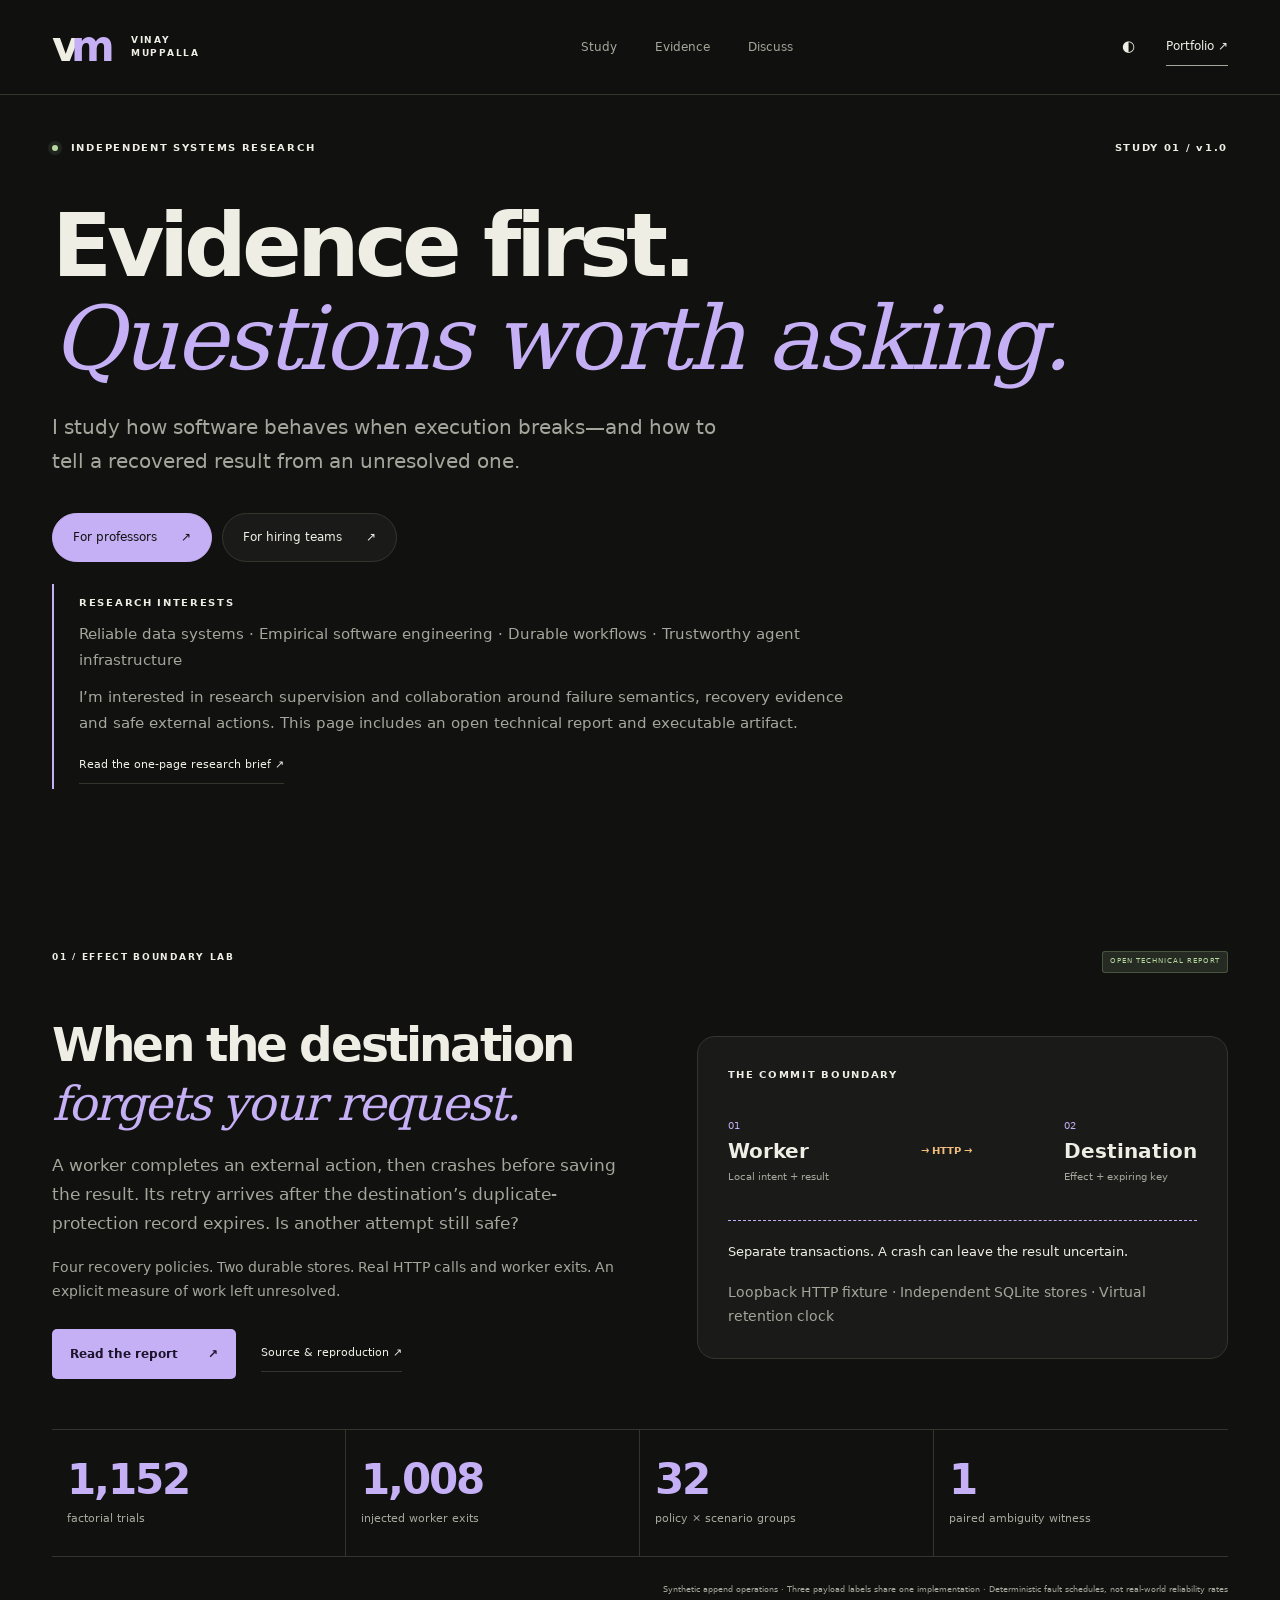
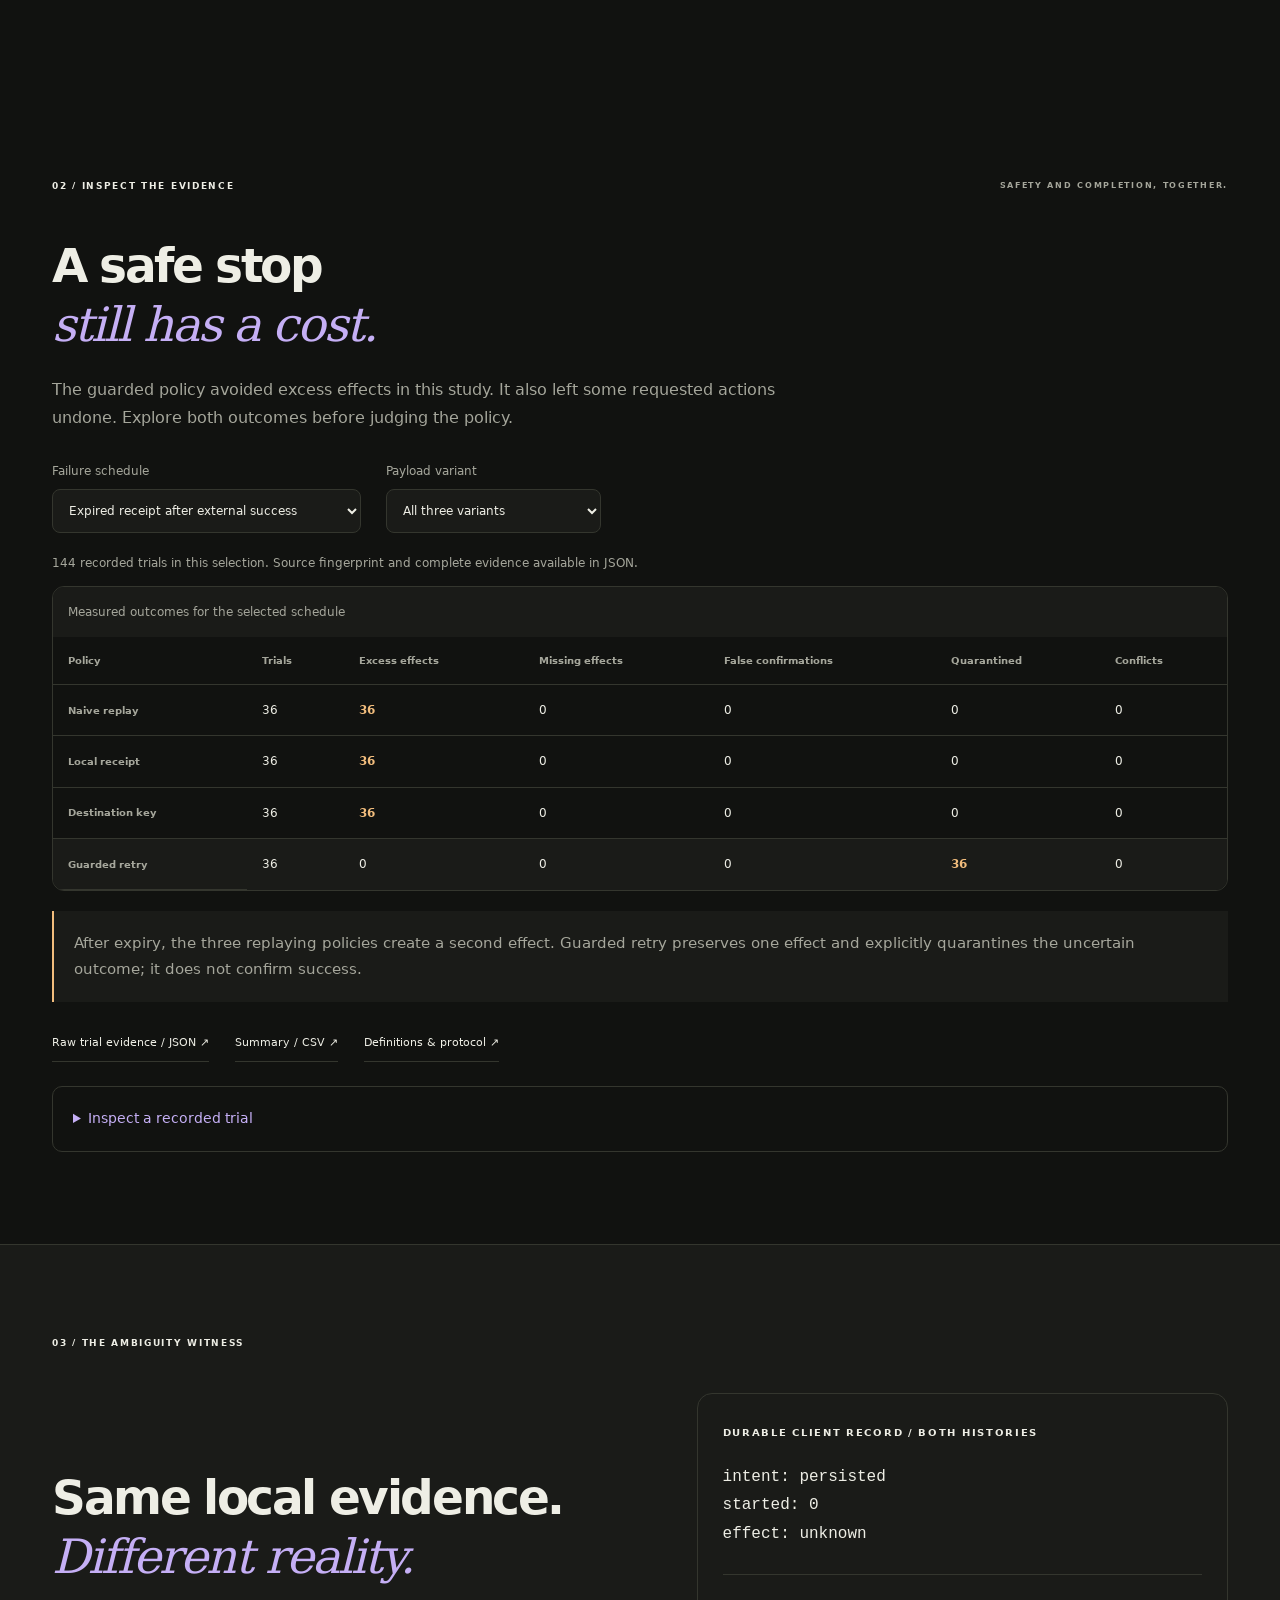
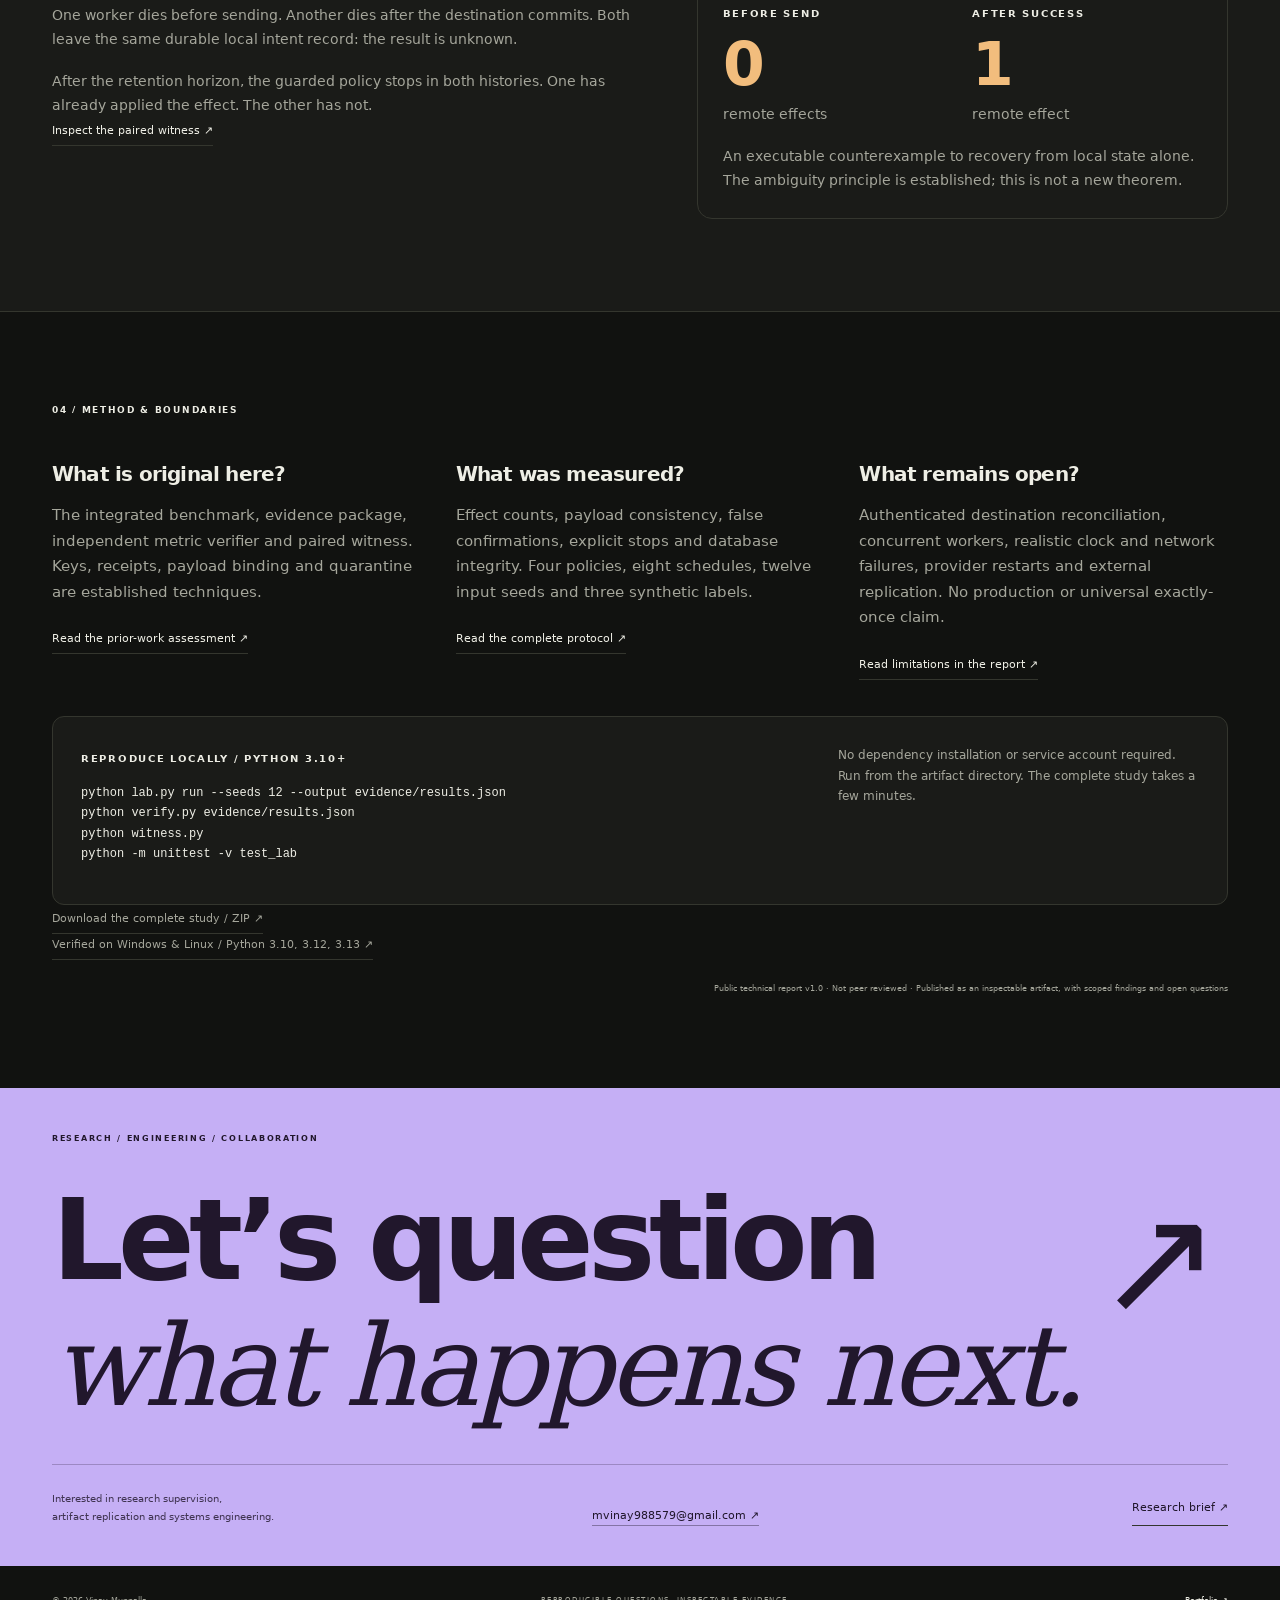
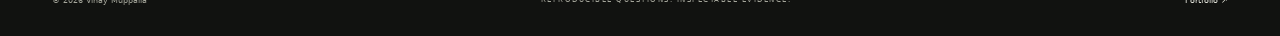
==== commit 9e114c6b: "Publish complete research bundle and verified cross-platform evidence" ====
--- a/research/index.html
+++ b/research/index.html
@@ -8,5 +8,5 @@
 <section class="section shell" id="method"><div class="section-label"><span class="micro">04 / METHOD & BOUNDARIES</span></div><div class="method-grid"><article><h3>What is original here?</h3><p>The integrated benchmark, evidence package, independent metric verifier and paired witness. Keys, receipts, payload binding and quarantine are established techniques.</p><a class="text-link" href="RELATED_WORK.md">Read the prior-work assessment ↗</a></article><article><h3>What was measured?</h3><p>Effect counts, payload consistency, false confirmations, explicit stops and database integrity. Four policies, eight schedules, twelve input seeds and three synthetic labels.</p><a class="text-link" href="PROTOCOL.md">Read the complete protocol ↗</a></article><article><h3>What remains open?</h3><p>Authenticated destination reconciliation, concurrent workers, realistic clock and network failures, provider restarts and external replication. No production or universal exactly-once claim.</p><a class="text-link" href="paper.pdf">Read limitations in the report ↗</a></article></div><div class="reproduce-box"><div><span class="micro">REPRODUCE LOCALLY / PYTHON 3.10+</span><pre>python lab.py run --seeds 12 --output evidence/results.json
 python verify.py evidence/results.json
 python witness.py
-python -m unittest -v test_lab</pre></div><p>No dependency installation or service account required. Run from the artifact directory. The complete study takes a few minutes.</p></div><p class="scope-note">Public technical report v1.0 · Not peer reviewed · Published as an inspectable artifact, with scoped findings and open questions</p></section>
+python -m unittest -v test_lab</pre></div><p>No dependency installation or service account required. Run from the artifact directory. The complete study takes a few minutes.</p></div><p><a class="text-link" href="effect-boundary-lab.zip" download>Download the complete study / ZIP ↗</a></p><p><a class="text-link" href="https://github.com/vinaychowdary9946-blip/resilient-job-queue/actions/runs/40007082064">Verified on Windows & Linux / Python 3.10, 3.12, 3.13 ↗</a></p><p class="scope-note">Public technical report v1.0 · Not peer reviewed · Published as an inspectable artifact, with scoped findings and open questions</p></section>
 <section class="contact-section" id="discussion"><div class="shell"><div class="contact-top"><span class="micro">RESEARCH / ENGINEERING / COLLABORATION</span></div><a class="contact-heading" href="mailto:mvinay988579@gmail.com?subject=Research%20discussion%20%E2%80%94%20Effect%20Boundary%20Lab">Let’s question<br><em>what happens next.</em><span>↗</span></a><div class="contact-bottom"><p>Interested in research supervision,<br>artifact replication and systems engineering.</p><a class="email-link" href="mailto:mvinay988579@gmail.com">mvinay988579@gmail.com ↗</a><a href="research-brief.pdf" class="text-link">Research brief ↗</a></div></div></section><footer class="shell"><span>© 2026 Vinay Muppalla</span><span>REPRODUCIBLE QUESTIONS. INSPECTABLE EVIDENCE.</span><a href="../">Portfolio ↗</a></footer></main><script src="../app.js" defer></script><script src="research.js" defer></script></body></html>
